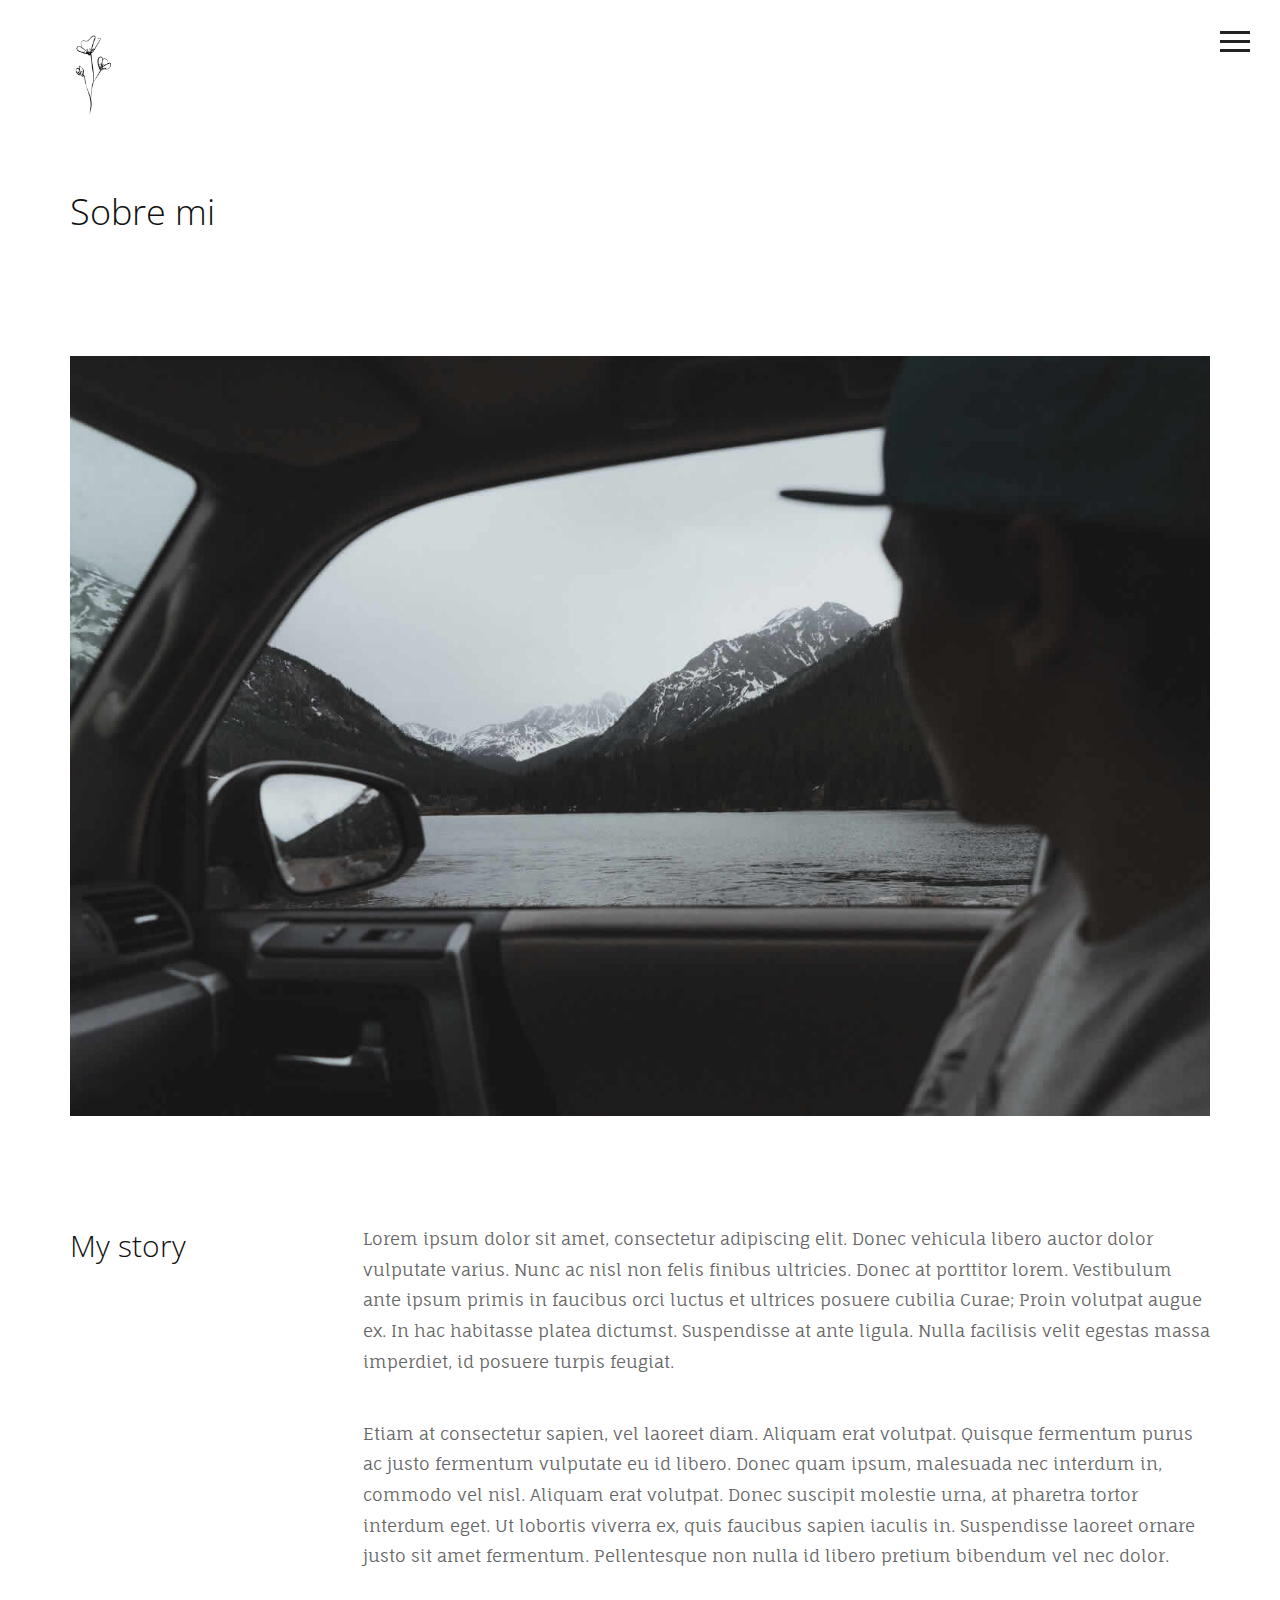
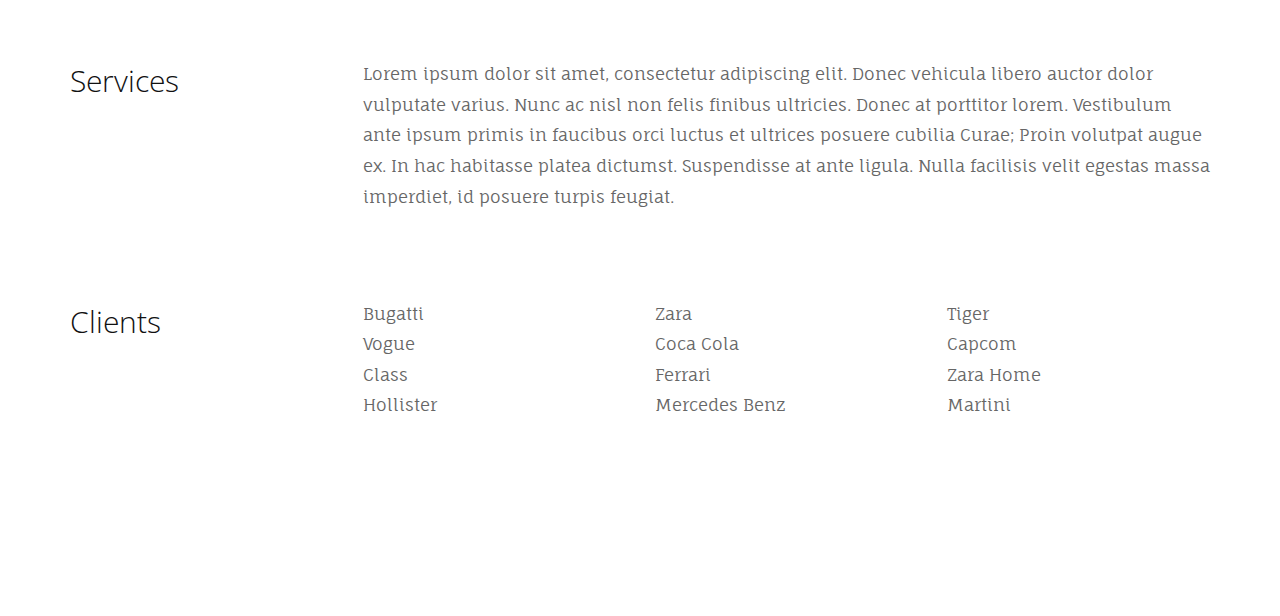
==== about.html @ e31528ba "Add files via upload" ====
<!DOCTYPE html>
<html lang="es">
   <head>
      <meta charset="utf-8">
      <meta http-equiv="X-UA-Compatible" content="IE=edge">
      <meta name="viewport" content="width=device-width, initial-scale=1">
      <meta name="description" content="Un portfolio con mis proyectos y trabajos">
      <meta name="author" content="Belén Romero">
      <title>Belén Romero - Portfolio</title>
      <!-- Css -->
      <link href="css/bootstrap.css" rel="stylesheet">
      <link href="css/style.css" rel="stylesheet">
<link rel="icon" href="img/favicon.png" type="image/png">
   </head>
   <body>
      <nav class="navbar navbar-default color-fill navbar-fixed-top">
         <div class="col-md-12">
            <div class="nav">
               <button class="btn-nav">
               <span class="icon-bar top"></span>
               <span class="icon-bar middle"></span>
               <span class="icon-bar bottom"></span>
               </button>
            </div>
            <a class="navbar-brand" href="index.html">
            <img class="logo" src="img/logo.png" alt="logo">
            </a>
            <div class="nav-content hideNav hidden">
               <ul class="nav-list vcenter">
                  <li class="nav-item"><a class="item-anchor" href="index.html">Inicio</a></li>
                  <li class="nav-item"><a class="item-anchor" href="about.html">Sobre mi</a></li>
                  <li class="nav-item"><a class="item-anchor" href="portfolio.html">Portfolio</a></li>
                  <li class="nav-item"><a class="item-anchor" href="contact.html">Contacto</a></li>
               </ul>
            </div>
         </div>
      </nav>
      <section id="Sobre mi">
         <div class="container">
            <div class="row">
               <div class="col-md-12">
                  <h1>
                     Sobre mi
                     <br>
                     
                  </h1>
                  <br>
                  <img class="img-responsive margin-top-45" src="img/4.jpg" alt="me">
               </div>
            </div>
            <br>
            <div class="row margin-top-45">
               <div class="col-md-3">
                  <h2>My story</h2>
               </div>
               <div class="col-md-9">
                  <p>
                     Lorem ipsum dolor sit amet, consectetur adipiscing elit. Donec vehicula libero auctor dolor vulputate varius. Nunc ac nisl non felis finibus ultricies. Donec at porttitor lorem. Vestibulum ante ipsum primis in faucibus orci luctus et ultrices posuere cubilia Curae; Proin volutpat augue ex. In hac habitasse platea dictumst. Suspendisse at ante ligula. Nulla facilisis velit egestas massa imperdiet, id posuere turpis feugiat.
                  </p>
                  <br>
                  <p>  
                     Etiam at consectetur sapien, vel laoreet diam. Aliquam erat volutpat. Quisque fermentum purus ac justo fermentum vulputate eu id libero. Donec quam ipsum, malesuada nec interdum in, commodo vel nisl. Aliquam erat volutpat. Donec suscipit molestie urna, at pharetra tortor interdum eget. Ut lobortis viverra ex, quis faucibus sapien iaculis in. Suspendisse laoreet ornare justo sit amet fermentum. Pellentesque non nulla id libero pretium bibendum vel nec dolor. 
                  </p>
               </div>
            </div>
            <div class="row margin-top-45">
               <div class="col-md-3">
                  <h2>Services</h2>
               </div>
               <div class="col-md-9">
                  <p>
                     Lorem ipsum dolor sit amet, consectetur adipiscing elit. Donec vehicula libero auctor dolor vulputate varius. Nunc ac nisl non felis finibus ultricies. Donec at porttitor lorem. Vestibulum ante ipsum primis in faucibus orci luctus et ultrices posuere cubilia Curae; Proin volutpat augue ex. In hac habitasse platea dictumst. Suspendisse at ante ligula. Nulla facilisis velit egestas massa imperdiet, id posuere turpis feugiat.
                  </p>
               </div>
            </div>
            <div class="row margin-top-45">
               <div class="col-md-3">
                  <h2>Clients</h2>
               </div>
               <div class="col-md-9">
                  <div class="row">
                     <div class="col-md-4">
                        <ul class="list-unstyled">
                           <li>Bugatti</li>
                           <li>Vogue</li>
                           <li>Class</li>
                           <li>Hollister</li>
                        </ul>
                     </div>
                     <div class="col-md-4">
                        <ul class="list-unstyled">
                           <li>Zara</li>
                           <li>Coca Cola</li>
                           <li>Ferrari</li>
                           <li>Mercedes Benz</li>
                        </ul>
                     </div>
                     <div class="col-md-4">
                        <ul class="list-unstyled">
                           <li>Tiger</li>
                           <li>Capcom</li>
                           <li>Zara Home</li>
                           <li>Martini</li>
                        </ul>
                     </div>
                  </div>
               </div>
            </div>
         </div>
      </section>
      <!-- script -->
      <script src="js/jquery.js"></script>
      <script src="js/bootstrap.min.js"></script>
      <script src="js/modernizr.js"></script>
      <script src="js/script.js"></script>
   </body>
</html>
---- css/style.css ----
@import url(https://fonts.googleapis.com/css?family=Open+Sans:400,300);
@import 'https://fonts.googleapis.com/css?family=Fauna+One';

/*---------- Global Style ----------*/

body {
    color: #222;
    font-family: 'Fauna One', serif;
    font-size: 17px;
    line-height: 1.8!important;
}
html {
    overflow-x: hidden;
}
h1,
h2,
h3,
h4,
h5,
h6 {
    font-family: 'Open Sans', sans-serif;
    font-weight: 200;
    color: #111;
    line-height: 1.5em;
    margin-top: 0;
}
p {
    font-family: 'Fauna One', serif;
    font-weight: 300;
    margin-top: 1px;
}
p,
ul,
li {
    color: #666;
}
section {
    padding-top: 185px;
    padding-bottom: 185px;
}
.no-gutter {
    padding-right: 0;
    padding-left: 0;
}
a,
a:link {
    color: #666;
}
a:hover,
a:focus,
a:visited {
    color: #666;
    text-decoration: none;
}
.vcenter {
    position: relative;
    top: 50%;
    transform: translateY(-50%);
    -webkit-transform: translateY(-50%);
    -ms-transform: translateY(-50%);
}
.fill {
    height: 100vh;
}
.margin-top-05 {
    margin-top: 0.5em;
}
.margin-top-10 {
    margin-top: 1.0em;
}
.margin-top-15 {
    margin-top: 1.5em;
}
.margin-top-20 {
    margin-top: 2.0em;
}
.margin-top-25 {
    margin-top: 2.5em;
}
.margin-top-30 {
    margin-top: 3.0em;
}
.margin-top-35 {
    margin-top: 3.5em;
}
.margin-top-40 {
    margin-top: 4.0em;
}
.margin-top-45 {
    margin-top: 4.5em;
}

/*---------- Navbar ----------*/

.nav {
    position: relative;
    width: auto;
    display: inline-block;
    border: none;
    float: right;
    z-index: 99999;
}
.navbar-fixed-top {
    padding-top: 10px;
}
.navbar-brand {
    padding-top: 25px;
}
.navbar-brand > img {
    max-width: 127px;
    z-index: 9999;
}
@media (max-width: 768px) {
    .navbar-brand {
        padding-left: 0px;
    }
}
.navbar-default {
    background-color: transparent;
    border-color: transparent;
}
.navbar-default.color-fill {
    background-color: #fff;
    border-color: transparent;
}
.btn-nav {
    background: transparent;
    border: none;
    padding: 15px;
    -webkit-transition: all .5s ease;
    -moz-transition: all .5s ease;
    -ms-transition: all .5s ease;
    -o-transition: all .5s ease;
    transition: all .5s ease;
    cursor: pointer;
    z-index: 99999;
}
@media (max-width: 768px) {
    .btn-nav {
        padding: 15px 0;
    }
}
.btn-nav:focus {
    outline: 0;
}
.icon-bar {
    display: block;
    margin: 6px 0;
    width: 30px;
    height: 3px;
    background-color: #222;
}
.icon-bar.inverted {
    background-color: #fff;
}
@media (max-width: 992px) {
    .icon-bar.inverted {
        background-color: #222;
    }
}
.opaque {
    background-color: #fff!important;
}
.btn-nav:hover .icon-bar {
    -webkit-transition: all 1s ease;
    -moz-transition: all 1s ease;
    -ms-transition: all 1s ease;
    -o-transition: all 1s ease;
    transition: all 1s ease;
    background-color: #555;
}
.nav-content {
    position: fixed;
    top: -100%;
    bottom: 0;
    left: 0;
    right: 0;
    background-color: rgba(255, 255, 255, 1);
    display: block;
    height: 100%;
    z-index: 9;
}
.nav-list {
    list-style: none;
    padding: 0;
    position: relative;
}
.item-anchor {
    color: #fff;
    font-size: 30px;
    font-weight: 100;
    position: relative;
    text-decoration: none;
    padding: 10px;
}
.item-anchor:hover,
.item-anchor:focus {
    color: #ffffff;
    -webkit-transition: all 1s ease;
    -moz-transition: all 1s ease;
    -ms-transition: all 1s ease;
    -o-transition: all 1s ease;
    transition: all 1s ease;
}
.item-anchor:hover:after,
.item-anchor:focus:after {
    width: 100%;
    background: #f7f7f7;
    -webkit-transition: all 1s ease;
    -moz-transition: all 1s ease;
    -ms-transition: all 1s ease;
    -o-transition: all 1s ease;
    transition: all 1s ease;
}
.nav-item {
    font-family: 'Open Sans', sans-serif;
    margin: 10px auto;
    text-align: center;
    color: #222;
}
.nav-item a:link,
.nav-item a:hover,
.nav-item a:focus {
    color: #222;
}
.nav-item a:hover,
.nav-item a:focus {
    border-bottom: 2px solid #222;
}
.animated {
    display: block;
    margin: 0 auto;
}
.animated:hover .icon-bar,
.animated:focus .icon-bar {
    background-color: #fff;
}
.animated:focus {
    cursor: pointer;
    z-index: 9999;
}
.middle {
    margin: 0 auto;
}
.icon-bar {
    -webkit-transition: all .7s ease;
    -moz-transition: all .7s ease;
    -ms-transition: all .7s ease;
    -o-transition: all .7s ease;
    transition: all .7s ease;
    z-index: 999999;
}
.animated .icon-bar {
    z-index: 999999;
    background-color: #222!important;
}
.animated .top {
    -webkit-transform: translateY(7px) rotateZ(45deg);
    -moz-transform: translateY(7px) rotateZ(45deg);
    -ms-transform: translateY(7px) rotateZ(45deg);
    -o-transform: translateY(7px) rotateZ(45deg);
    transform: translateY(7px) rotateZ(45deg);
}
.animated .bottom {
    -webkit-transform: translateY(-11px) rotateZ(-45deg);
    -moz-transform: translateY(-11px) rotateZ(-45deg);
    -ms-transform: translateY(-11px) rotateZ(-45deg);
    -o-transform: translateY(-11px) rotateZ(-45deg);
    transform: translateY(-11px) rotateZ(-45deg);
}
.animated .middle {
    width: 0;
}
@keyframes showNav {
    from {
        top: -100%;
    }
    to {
        top: 0;
    }
}
@-webkit-keyframes showNav {
    from {
        top: -100%;
    }
    to {
        top: 0;
    }
}
@-moz-keyframes showNav {
    from {
        top: -100%;
    }
    to {
        top: 0;
    }
}
@-o-keyframes showNav {
    from {
        top: -100%;
    }
    to {
        top: 0;
    }
}
.showNav {
    -webkit-animation: showNav 1s ease forwards;
    -moz-animation: showNav 1s ease forwards;
    -o-animation: showNav 1s ease forwards;
    animation: showNav 1s ease forwards;
}
@keyframes hideNav {
    from {
        top: 0;
    }
    to {
        top: -100%;
    }
}
@-webkit-keyframes hideNav {
    from {
        top: 0;
    }
    to {
        top: -100%;
    }
}
@-moz-keyframes hideNav {
    from {
        top: 0;
    }
    to {
        top: -100%;
    }
}
@-o-keyframes hideNav {
    from {
        top: 0;
    }
    to {
        top: -100%;
    }
}
.hideNav {
    -webkit-animation: hideNav 1s ease forwards;
    -moz-animation: hideNav 1s ease forwards;
    -o-animation: hideNav 1s ease forwards;
    animation: hideNav 1s ease forwards;
}
.hidden {
    display: none;
}

/*---------- Menu Icon Animation ----------*/

.navbar-toggle * {
    -ms-transition: all 0.4s ease;
    -webkit-transition: all 0.4s ease;
    -moz-transition: all 0.4s ease;
    -o-transition: all 0.4s ease;
    transition: all 0.4s ease;
}
.navbar-toggle {
    border: medium none;
    border-radius: 0;
    color: #fff;
    cursor: pointer;
    height: 50px;
    padding: 16px;
    width: 50px;
    float: right;
    margin-top: 0px;
    margin-bottom: 0px;
}
.navbar-default .navbar-toggle:hover,
.navbar-default .navbar-toggle:focus {
    background-color: #fff;
}
.navbar-default .navbar-toggle,
.navbar-default .navbar-collapse,
.navbar-default .navbar-form {
    border-color: #fff;
}
.navbar-toggle span {
    width: 25px;
    height: 3px;
    margin-bottom: 5px;
    background-color: #222;
    display: block;
}
.navbar-toggle span.bar1 {
    -ms-transform: rotate(45deg);
    -webkit-transform: rotate(45deg);
    -moz-transform: rotate(45deg);
    -o-transform: rotate(45deg);
    transform: rotate(45deg);
    -ms-transform-origin: 1px 3px;
    -webkit-transform-origin: 1px 3px;
    -moz-transform-origin: 1px 3px;
    -o-transform-origin: 1px 3px;
    transform-origin: 1px 3px;
    width: 31px;
}
.navbar-toggle span.bar2 {
    -ms-transform: rotate(-360deg) scale(0);
    -webkit-transform: rotate(-360deg) scale(0);
    -moz-transform: rotate(-360deg) scale(0);
    -o-transform: rotate(-360deg) scale(0);
    transform: rotate(-360deg) scale(0);
}
.navbar-toggle span.bar3 {
    -ms-transform: rotate(-45deg);
    -webkit-transform: rotate(-45deg);
    transform: rotate(-45deg);
    -ms-transform-origin: 8px 2px;
    -webkit-transform-origin: 8px 2px;
    transform-origin: 8px 2px;
    width: 31px;
}
.navbar-toggle.collapsed span.bar1,
.navbar-toggle.collapsed span.bar2,
.navbar-toggle.collapsed span.bar3,
.navbar-toggle.collapsed span.bar4 {
    -ms-transform: none;
    -webkit-transform: none;
    transform: none;
    width: 30px;
}

/*---------- Header ----------*/

#header {
    height: 50%;
    margin: 0 auto;
    position: relative;
    color: #fff;
    text-align: center;
    background-size: cover;
}
#headslide {
    position: relative;
}
#headslide .img-responsive,
#headslide .thumbnail > img,
#headslide .thumbnail a > img,
#headslide .carousel-inner > .item > img,
#headslide .carousel-inner > .item > a > img {
    height: 100vh;
    max-width: none;
    object-fit: cover;
    width: 100%;
}
#header h1,
#header p {
    color: #fff;
}
#header h1 {
    font-size: 3.5em;
}
#header p {
    font-size: 1.5em;
}

/*---------- Portfolio ----------*/

#portfolio {
    padding-top: 185px;
}
.background-image-holder {
    background-attachment: scroll;
    background-clip: border-box;
    background-origin: padding-box;
    background-position: 50% 50% !important;
    background-repeat: repeat;
    background-size: cover !important;
    height: 100%;
    left: 0;
    top: 0;
    transition: all 0.3s ease 0s;
    width: 100%;
    z-index: 1;
}
.background-image {
    height: 100%;
    width: 100%;
    object-fit: cover;
}
.square-thumbs li {
    height: 285px;
}
.lightbox-grid li {
    padding: 8px;
    float: left;
    opacity: 1;
    transition: all 0.3s ease 0s;
}
@media (max-width: 992px) {
    .lightbox-grid li  {
        padding: 8px 0;
    }
}
.lightbox-grid,
.lightbox-grid ul,
.lightbox-grid li {
    overflow: hidden;
    position: relative;
}
.portfolio-sorting {
    padding-left: 15px;
    font-family: 'Open Sans', sans-serif;
}
.portfolio-sorting li a:hover,
.portfolio-sorting li a.active {
    border-bottom: 2px solid #222;
}
.portfolio-item {
    margin-bottom: 30px;
}
.item {
    height: 100vh;
}
.item img {
    width: 100%;
    height: 100vh!important;
    object-fit: cover;
}
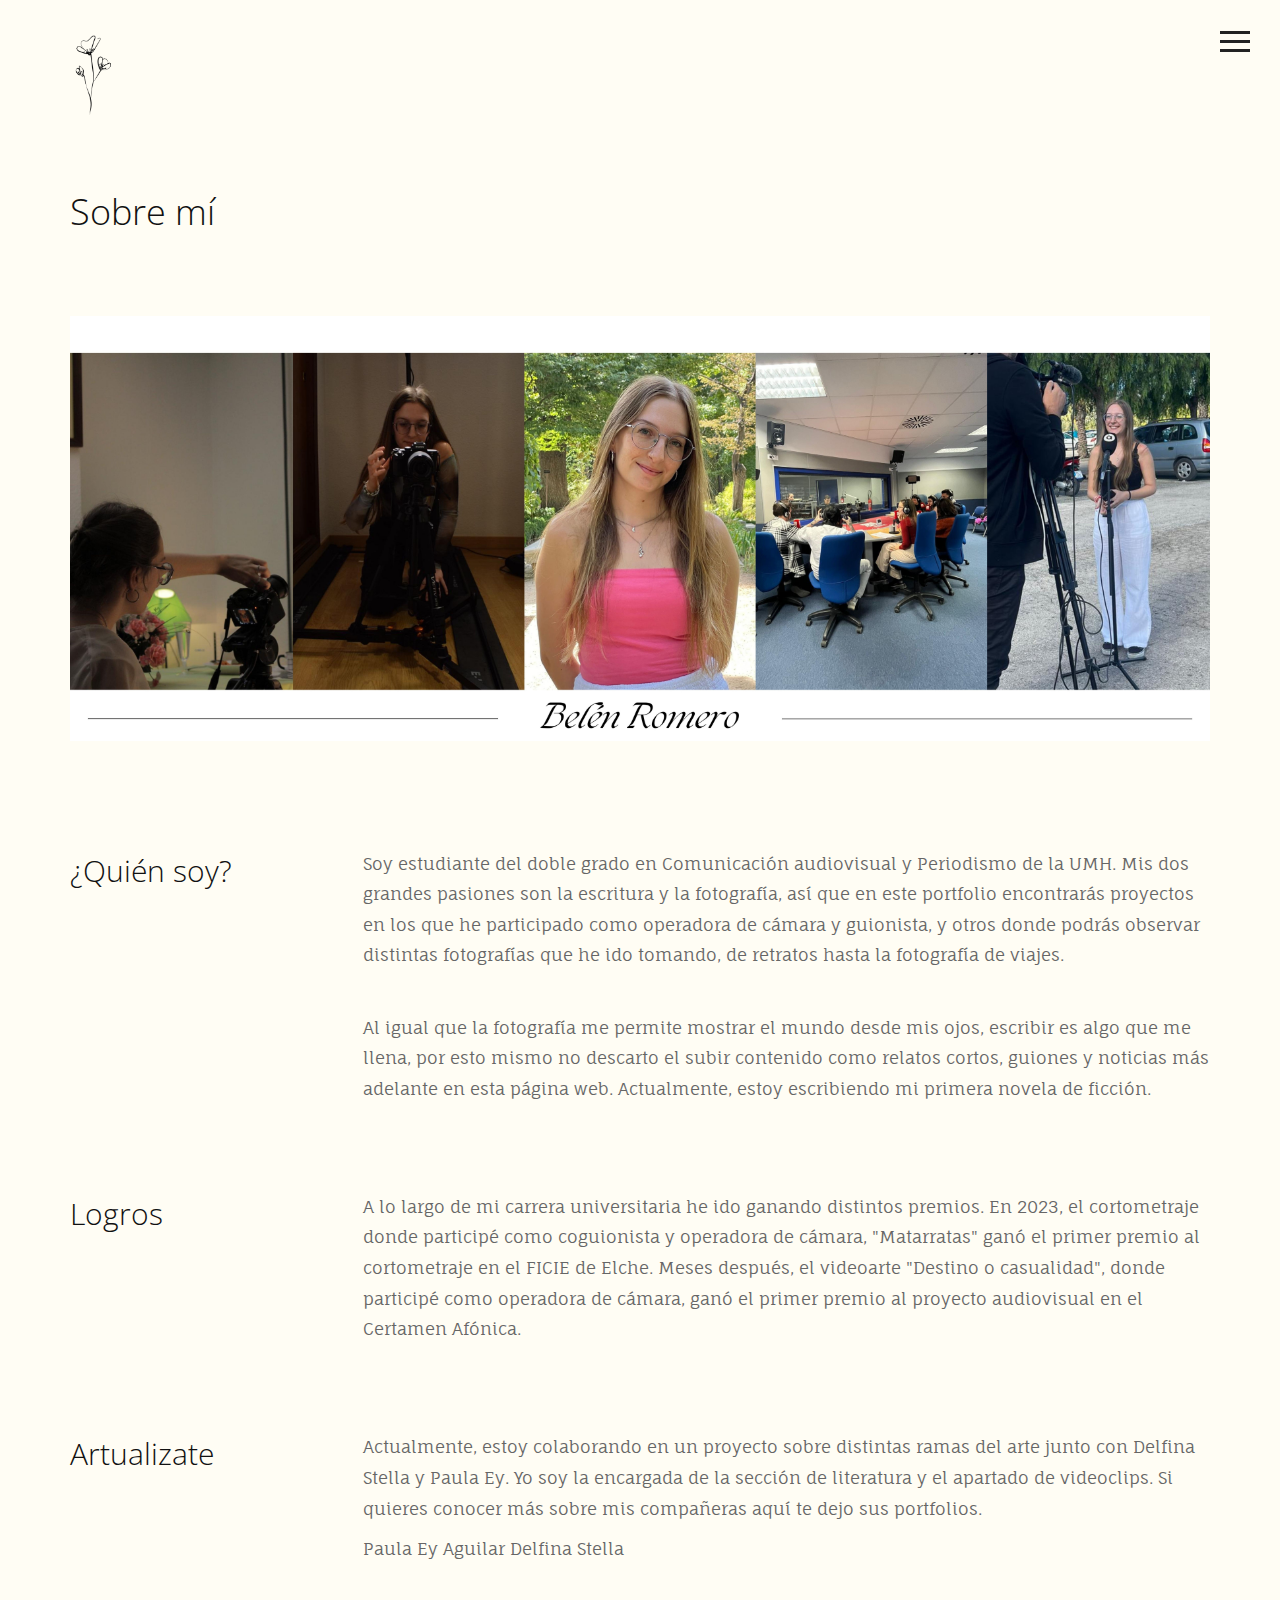
==== commit d32b0d35: "Añadir analitycs" ====
--- a/about.html
+++ b/about.html
@@ -1,6 +1,15 @@
 <!DOCTYPE html>
 <html lang="es">
    <head>
+   <!-- Google tag (gtag.js) -->
+<script async src="https://www.googletagmanager.com/gtag/js?id=G-C85QK74X01"></script>
+<script>
+  window.dataLayer = window.dataLayer || [];
+  function gtag(){dataLayer.push(arguments);}
+  gtag('js', new Date());
+
+  gtag('config', 'G-C85QK74X01');
+</script>
       <meta charset="utf-8">
       <meta http-equiv="X-UA-Compatible" content="IE=edge">
       <meta name="viewport" content="width=device-width, initial-scale=1">
@@ -30,6 +39,7 @@
                   <li class="nav-item"><a class="item-anchor" href="index.html">Inicio</a></li>
                   <li class="nav-item"><a class="item-anchor" href="about.html">Sobre mi</a></li>
                   <li class="nav-item"><a class="item-anchor" href="portfolio.html">Portfolio</a></li>
+				  <li class="nav-item"><a class="item-anchor" href="audiovisuales.html">Audiovisuales</a></li>
                   <li class="nav-item"><a class="item-anchor" href="contact.html">Contacto</a></li>
                </ul>
             </div>
@@ -40,69 +50,48 @@
             <div class="row">
                <div class="col-md-12">
                   <h1>
-                     Sobre mi
-                     <br>
-                     
+                     Sobre mí                     
                   </h1>
-                  <br>
-                  <img class="img-responsive margin-top-45" src="img/4.jpg" alt="me">
+                  <img class="img-responsive margin-top-45" src="img/SobreMiImagen.jpg" alt="me">
                </div>
             </div>
             <br>
             <div class="row margin-top-45">
                <div class="col-md-3">
-                  <h2>My story</h2>
+                  <h2>¿Quién soy?</h2>
                </div>
                <div class="col-md-9">
                   <p>
-                     Lorem ipsum dolor sit amet, consectetur adipiscing elit. Donec vehicula libero auctor dolor vulputate varius. Nunc ac nisl non felis finibus ultricies. Donec at porttitor lorem. Vestibulum ante ipsum primis in faucibus orci luctus et ultrices posuere cubilia Curae; Proin volutpat augue ex. In hac habitasse platea dictumst. Suspendisse at ante ligula. Nulla facilisis velit egestas massa imperdiet, id posuere turpis feugiat.
+                     Soy estudiante del doble grado en Comunicación audiovisual y Periodismo de la UMH. Mis dos grandes pasiones son la escritura y la fotografía, así que en este portfolio encontrarás proyectos en los que he participado como operadora de cámara y guionista, y otros donde podrás observar distintas fotografías que he ido tomando, de retratos hasta la fotografía de viajes. 
                   </p>
                   <br>
                   <p>  
-                     Etiam at consectetur sapien, vel laoreet diam. Aliquam erat volutpat. Quisque fermentum purus ac justo fermentum vulputate eu id libero. Donec quam ipsum, malesuada nec interdum in, commodo vel nisl. Aliquam erat volutpat. Donec suscipit molestie urna, at pharetra tortor interdum eget. Ut lobortis viverra ex, quis faucibus sapien iaculis in. Suspendisse laoreet ornare justo sit amet fermentum. Pellentesque non nulla id libero pretium bibendum vel nec dolor. 
+                     Al igual que la fotografía me permite mostrar el mundo desde mis ojos, escribir es algo que me llena, por esto mismo no descarto el subir contenido como relatos cortos, guiones y noticias más adelante en esta página web. Actualmente, estoy escribiendo mi primera novela de ficción. 
                   </p>
                </div>
             </div>
             <div class="row margin-top-45">
                <div class="col-md-3">
-                  <h2>Services</h2>
+                  <h2>Logros</h2>
                </div>
                <div class="col-md-9">
                   <p>
-                     Lorem ipsum dolor sit amet, consectetur adipiscing elit. Donec vehicula libero auctor dolor vulputate varius. Nunc ac nisl non felis finibus ultricies. Donec at porttitor lorem. Vestibulum ante ipsum primis in faucibus orci luctus et ultrices posuere cubilia Curae; Proin volutpat augue ex. In hac habitasse platea dictumst. Suspendisse at ante ligula. Nulla facilisis velit egestas massa imperdiet, id posuere turpis feugiat.
+                     A lo largo de mi carrera universitaria he ido ganando distintos premios. En 2023, el cortometraje donde participé como coguionista y operadora de cámara, "Matarratas" ganó el primer premio al cortometraje en el FICIE de Elche. Meses después, el videoarte "Destino o casualidad", donde participé como operadora de cámara, ganó el primer premio al proyecto audiovisual en el Certamen Afónica. 
                   </p>
                </div>
             </div>
-            <div class="row margin-top-45">
-               <div class="col-md-3">
-                  <h2>Clients</h2>
-               </div>
-               <div class="col-md-9">
-                  <div class="row">
-                     <div class="col-md-4">
-                        <ul class="list-unstyled">
-                           <li>Bugatti</li>
-                           <li>Vogue</li>
-                           <li>Class</li>
-                           <li>Hollister</li>
-                        </ul>
-                     </div>
-                     <div class="col-md-4">
-                        <ul class="list-unstyled">
-                           <li>Zara</li>
-                           <li>Coca Cola</li>
-                           <li>Ferrari</li>
-                           <li>Mercedes Benz</li>
-                        </ul>
-                     </div>
-                     <div class="col-md-4">
-                        <ul class="list-unstyled">
-                           <li>Tiger</li>
-                           <li>Capcom</li>
-                           <li>Zara Home</li>
-                           <li>Martini</li>
-                        </ul>
-                     </div>
+			<div class="row margin-top-45">
+			   <div class="col-md-3">
+			      <h2>Artualizate</h2>
+				  </div>
+			   <div class="col-md-9">
+			      <p>
+				    Actualmente, estoy colaborando en un proyecto sobre distintas ramas del arte junto con Delfina Stella y Paula Ey. Yo soy la encargada de la sección de literatura y el apartado de videoclips. Si quieres conocer más sobre mis compañeras aquí te dejo sus portfolios.
+                  </p>
+				  <p>
+				  <a href="https://paula10273.github.io/PaulaEyAguilarPortfolio/"/target="_blank"> Paula Ey Aguilar </a>
+				  Delfina Stella
+				  </p>
                   </div>
                </div>
             </div>
--- a/css/style.css
+++ b/css/style.css
@@ -8,6 +8,7 @@
     font-family: 'Fauna One', serif;
     font-size: 17px;
     line-height: 1.8!important;
+	background-color: #fffdf4;
 }
 html {
     overflow-x: hidden;
@@ -24,6 +25,7 @@
     line-height: 1.5em;
     margin-top: 0;
 }
+
 p {
     font-family: 'Fauna One', serif;
     font-weight: 300;
@@ -120,7 +122,7 @@
     border-color: transparent;
 }
 .navbar-default.color-fill {
-    background-color: #fff;
+    background-color: #fffdf4;
     border-color: transparent;
 }
 .btn-nav {
@@ -175,7 +177,7 @@
     bottom: 0;
     left: 0;
     right: 0;
-    background-color: rgba(255, 255, 255, 1);
+    background-color: #fffdf4;
     display: block;
     height: 100%;
     z-index: 9;
@@ -195,7 +197,7 @@
 }
 .item-anchor:hover,
 .item-anchor:focus {
-    color: #ffffff;
+    color: #810330;
     -webkit-transition: all 1s ease;
     -moz-transition: all 1s ease;
     -ms-transition: all 1s ease;
@@ -225,7 +227,8 @@
 }
 .nav-item a:hover,
 .nav-item a:focus {
-    border-bottom: 2px solid #222;
+	color: #810330;
+    border-bottom: 2px solid #810330;
 }
 .animated {
     display: block;
@@ -511,7 +514,7 @@
 }
 .portfolio-sorting li a:hover,
 .portfolio-sorting li a.active {
-    border-bottom: 2px solid #222;
+    border-bottom: 2px solid #810330;
 }
 .portfolio-item {
     margin-bottom: 30px;
